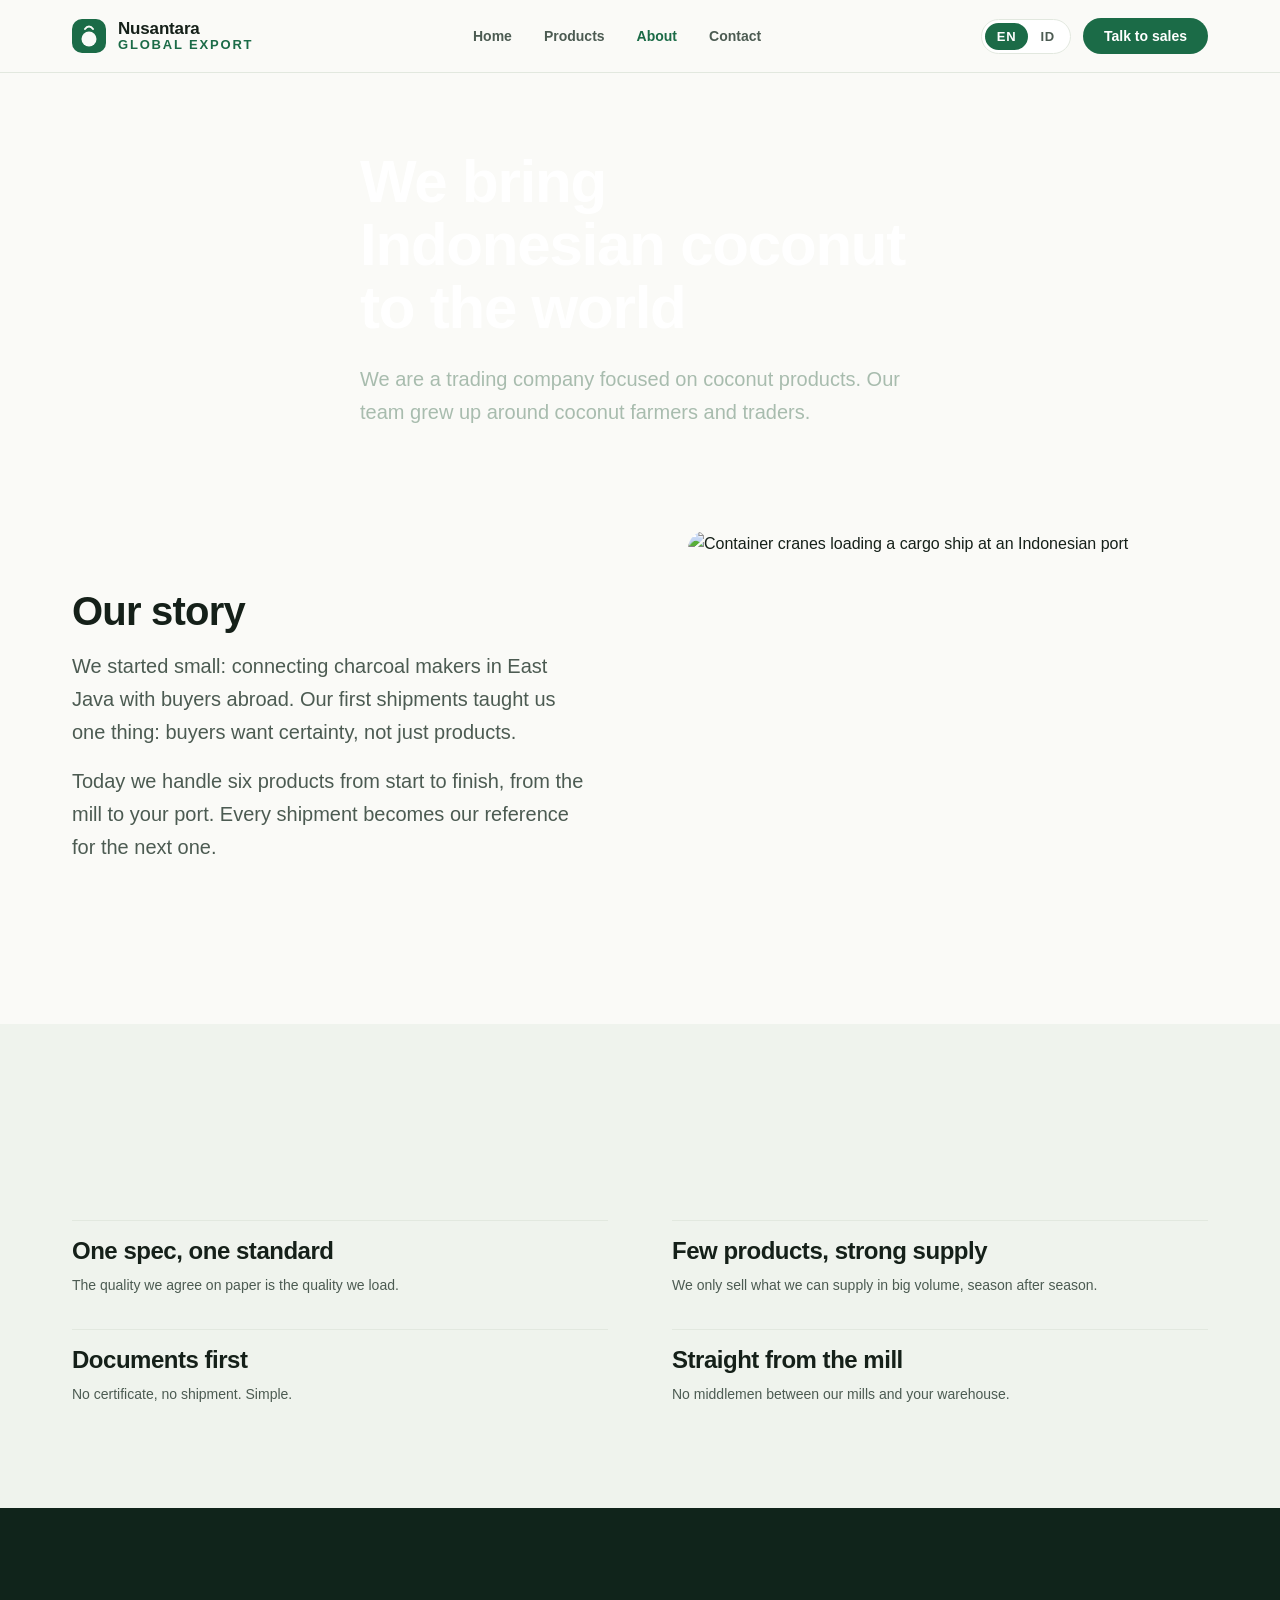
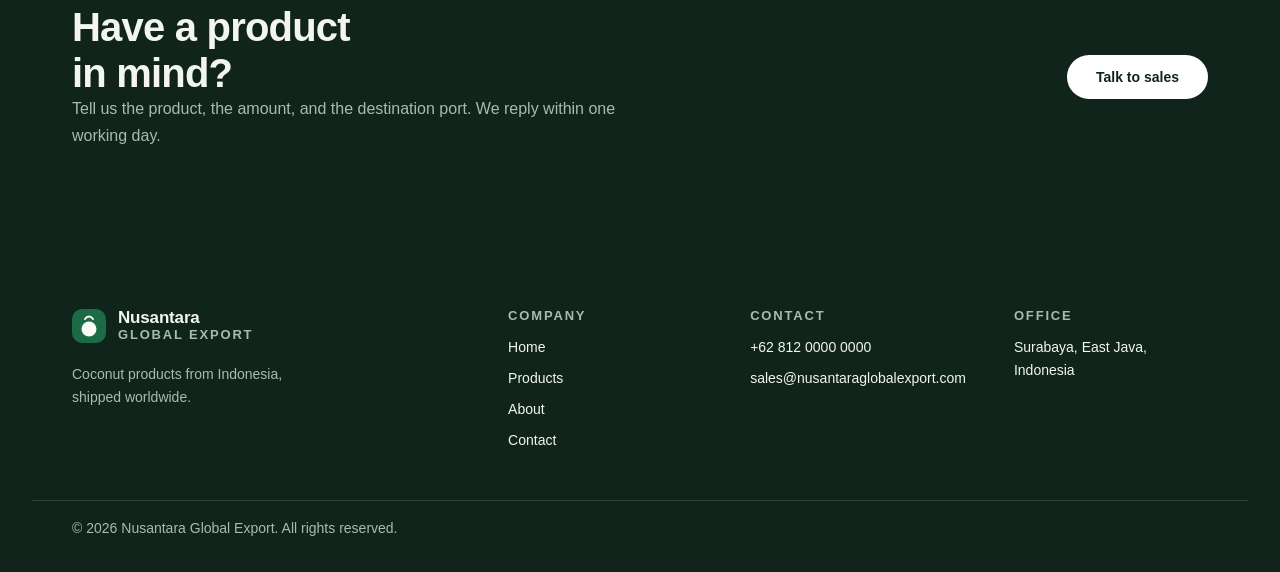
==== about.html @ faa7cdc7 "Initial commit: Nusantara Global Export company profile website" ====
<!DOCTYPE html>
<html lang="en">
<head>
  <meta charset="UTF-8">
  <meta name="viewport" content="width=device-width, initial-scale=1">
  <meta http-equiv="Content-Security-Policy" content="default-src 'self'; script-src 'self'; style-src 'self' https://fonts.googleapis.com; font-src https://fonts.gstatic.com; img-src 'self' https://picsum.photos https://fastly.picsum.photos data:; connect-src 'none'; object-src 'none'; base-uri 'self'; form-action 'self' https://wa.me">
  <meta name="description" content="Nusantara Global Export is an Indonesian trading company focused on coconut products, from the mill to your port.">
  <meta name="theme-color" content="#FAFAF7">
  <meta property="og:title" content="About - Nusantara Global Export">
  <meta property="og:description" content="We move Indonesian coconut to global markets.">
  <meta property="og:type" content="website">
  <!-- TODO: ganti domain asli saat go-live -->
  <link rel="canonical" href="https://www.nusantaraglobalexport.com/about.html">
  <link rel="icon" type="image/svg+xml" href="assets/favicon.svg">
  <link rel="preconnect" href="https://fonts.googleapis.com">
  <link rel="preconnect" href="https://fonts.gstatic.com" crossorigin>
  <!-- TODO: self-host font untuk produksi komersial -->
  <link rel="stylesheet" href="https://fonts.googleapis.com/css2?family=Manrope:wght@400;500;600;700&family=Outfit:wght@600;700&display=swap">
  <link rel="stylesheet" href="css/style.css">
  <title>About - Nusantara Global Export</title>
</head>
<body data-page="about">
  <a class="skip-link" href="#main" data-i18n="nav.skip">Skip to content</a>

  <header class="site-header">
    <div class="container site-header__inner">
      <a class="brand" href="index.html" aria-label="Nusantara Global Export, home">
        <svg class="brand__mark" width="34" height="34" viewBox="0 0 34 34" fill="none" aria-hidden="true" focusable="false">
          <rect width="34" height="34" rx="10" fill="#1B6B47"/>
          <circle cx="17" cy="20" r="7.5" fill="#FAFAF7"/>
          <path d="M13 10c2.2-3.2 5.8-3.2 8 0" stroke="#FAFAF7" stroke-width="2" stroke-linecap="round"/>
        </svg>
        <span class="brand__name">Nusantara<span>Global Export</span></span>
      </a>

      <nav class="site-nav" aria-label="Main">
        <ul class="site-nav__list" role="list">
          <li><a class="site-nav__link" href="index.html" data-i18n="nav.home">Home</a></li>
          <li><a class="site-nav__link" href="products.html" data-i18n="nav.products">Products</a></li>
          <li><a class="site-nav__link" href="about.html" aria-current="page" data-i18n="nav.about">About</a></li>
          <li><a class="site-nav__link" href="contact.html" data-i18n="nav.contact">Contact</a></li>
        </ul>
      </nav>

      <div class="site-header__actions">
        <div class="lang-toggle" role="group" data-i18n-attr="aria-label:nav.langLabel" aria-label="Switch language">
          <button type="button" class="lang-toggle__btn" data-lang="en" lang="en" aria-pressed="true">EN</button>
          <button type="button" class="lang-toggle__btn" data-lang="id" lang="id" aria-pressed="false">ID</button>
        </div>
        <!-- TODO: ganti nomor WhatsApp asli, termasuk di js/main.js (WA_NUMBER) -->
        <a class="btn btn--primary btn--small site-header__cta" href="https://wa.me/6281200000000?text=Hello%20Nusantara%20Global%20Export%2C%20I%20would%20like%20to%20discuss%20a%20bulk%20order." target="_blank" rel="noopener noreferrer" data-i18n="nav.cta">Talk to sales</a>
        <button type="button" class="nav-toggle" aria-expanded="false" aria-controls="mobile-nav">
          <span class="visually-hidden">Menu</span>
          <span class="nav-toggle__bar" aria-hidden="true"></span>
          <span class="nav-toggle__bar" aria-hidden="true"></span>
          <span class="nav-toggle__bar" aria-hidden="true"></span>
        </button>
      </div>
    </div>

    <nav class="site-nav--mobile" id="mobile-nav" aria-label="Main">
      <div class="container">
        <ul class="site-nav__list" role="list">
          <li><a class="site-nav__link" href="index.html" data-i18n="nav.home">Home</a></li>
          <li><a class="site-nav__link" href="products.html" data-i18n="nav.products">Products</a></li>
          <li><a class="site-nav__link" href="about.html" data-i18n="nav.about">About</a></li>
          <li><a class="site-nav__link" href="contact.html" data-i18n="nav.contact">Contact</a></li>
        </ul>
        <a class="btn btn--primary" href="https://wa.me/6281200000000?text=Hello%20Nusantara%20Global%20Export%2C%20I%20would%20like%20to%20discuss%20a%20bulk%20order." target="_blank" rel="noopener noreferrer" data-i18n="nav.cta">Talk to sales</a>
      </div>
    </nav>
  </header>

  <main id="main">
    <section class="page-head">
      <div class="container hero__content reveal">
        <h1 class="hero__title" data-i18n="about.hero.h1">We bring Indonesian coconut to the world</h1>
        <p class="hero__lead" data-i18n="about.hero.sub">We are a trading company focused on coconut products. Our team grew up around coconut farmers and traders.</p>
      </div>
    </section>

    <section class="section">
      <div class="container split">
        <div class="split__content reveal">
          <h2 data-i18n="about.story.h2">Our story</h2>
          <p class="section__body" data-i18n="about.story.p1">We started small: connecting charcoal makers in East Java with buyers abroad. Our first shipments taught us one thing: buyers want certainty, not just products.</p>
          <p class="section__body" data-i18n="about.story.p2">Today we handle five products from start to finish, from the mill to your port. Every shipment becomes our reference for the next one.</p>
        </div>
        <div class="split__media reveal">
          <!-- TODO: foto asli pelabuhan / pemuatan kontainer -->
          <img src="https://picsum.photos/seed/nusantara-harbor/1200/900" width="1200" height="900" alt="Container cranes loading a cargo ship at an Indonesian port" loading="lazy" decoding="async">
        </div>
      </div>
    </section>

    <section class="section section--tint">
      <div class="container">
        <div class="section__head reveal">
          <h2 data-i18n="about.values.h2">How we work</h2>
        </div>
        <div class="values reveal-group">
          <div class="values__item">
            <h3 data-i18n="about.values.v1t">One spec, one standard</h3>
            <p class="values__desc" data-i18n="about.values.v1d">The quality we agree on paper is the quality we load.</p>
          </div>
          <div class="values__item">
            <h3 data-i18n="about.values.v2t">Few products, strong supply</h3>
            <p class="values__desc" data-i18n="about.values.v2d">We only sell what we can supply in big volume, season after season.</p>
          </div>
          <div class="values__item">
            <h3 data-i18n="about.values.v3t">Documents first</h3>
            <p class="values__desc" data-i18n="about.values.v3d">No certificate, no shipment. Simple.</p>
          </div>
          <div class="values__item">
            <h3 data-i18n="about.values.v4t">Straight from the mill</h3>
            <p class="values__desc" data-i18n="about.values.v4d">No middlemen between our mills and your warehouse.</p>
          </div>
        </div>
      </div>
    </section>

    <section class="cta-band" aria-labelledby="cta-title">
      <div class="container cta-band__inner">
        <div>
          <h2 id="cta-title" data-i18n="cta.h2">Have a product in mind?</h2>
          <p data-i18n="cta.body">Tell us the product, the amount, and the destination port. We reply within one working day.</p>
        </div>
        <a class="btn btn--light" href="https://wa.me/6281200000000?text=Hello%20Nusantara%20Global%20Export%2C%20I%20would%20like%20to%20discuss%20a%20bulk%20order." target="_blank" rel="noopener noreferrer" data-i18n="cta.button">Talk to sales</a>
      </div>
    </section>
  </main>

  <footer class="site-footer">
    <div class="container site-footer__grid">
      <div class="site-footer__brand">
        <a class="brand" href="index.html" aria-label="Nusantara Global Export, home">
          <svg class="brand__mark" width="34" height="34" viewBox="0 0 34 34" fill="none" aria-hidden="true" focusable="false">
            <rect width="34" height="34" rx="10" fill="#1B6B47"/>
            <circle cx="17" cy="20" r="7.5" fill="#FAFAF7"/>
            <path d="M13 10c2.2-3.2 5.8-3.2 8 0" stroke="#FAFAF7" stroke-width="2" stroke-linecap="round"/>
          </svg>
          <span class="brand__name">Nusantara<span>Global Export</span></span>
        </a>
        <p data-i18n="footer.tagline">Coconut products from Indonesia, shipped worldwide.</p>
      </div>
      <nav aria-labelledby="footer-company">
        <h2 class="site-footer__title" id="footer-company" data-i18n="footer.company">Company</h2>
        <ul class="site-footer__list" role="list">
          <li><a href="index.html" data-i18n="nav.home">Home</a></li>
          <li><a href="products.html" data-i18n="nav.products">Products</a></li>
          <li><a href="about.html" data-i18n="nav.about">About</a></li>
          <li><a href="contact.html" data-i18n="nav.contact">Contact</a></li>
        </ul>
      </nav>
      <div>
        <h2 class="site-footer__title" id="footer-contact" data-i18n="footer.contact">Contact</h2>
        <ul class="site-footer__list" role="list">
          <li><a href="https://wa.me/6281200000000" target="_blank" rel="noopener noreferrer">+62 812 0000 0000</a></li>
          <li><a href="mailto:sales@nusantaraglobalexport.com">sales@nusantaraglobalexport.com</a></li>
        </ul>
      </div>
      <div>
        <h2 class="site-footer__title" id="footer-office" data-i18n="footer.office">Office</h2>
        <ul class="site-footer__list" role="list">
          <li data-i18n="footer.address">Surabaya, East Java, Indonesia</li>
        </ul>
      </div>
    </div>
    <div class="container site-footer__bottom">
      <p>&copy; <span id="footer-year">2026</span> Nusantara Global Export. <span data-i18n="footer.rights">All rights reserved.</span></p>
    </div>
  </footer>

  <script src="js/lang.js" defer></script>
  <script src="js/main.js" defer></script>
</body>
</html>
---- css/style.css ----
/* ==========================================================================
   Nusantara Global Export - style.css
   Design system: lihat DESIGN.md. Mobile-first, satu token source of truth.
   ========================================================================== */

/* --------------------------------------------------------------------------
   1. Design tokens
   -------------------------------------------------------------------------- */
:root {
  /* Color (DESIGN.md bagian 2) */
  --color-bg: #FAFAF7;
  --color-surface: #FFFFFF;
  --color-surface-2: #EFF3ED;
  --color-ink: #152019;
  --color-ink-2: #4C5B52;
  --color-line: #E2E8DF;
  --color-accent: #1B6B47;
  --color-accent-strong: #12513A;
  --color-accent-soft: #E3EFE7;
  --color-band: #10241B;
  --color-band-ink: #F2F5F0;
  --color-band-muted: #A8BCAE;
  --color-error: #B3382C;
  --color-accent-on-dark: #9FD1B4; /* aksen di atas latar gelap (eyebrow, hover) */

  /* Typography scale */
  --font-display: "Outfit", "Segoe UI", sans-serif;
  --font-body: "Manrope", "Segoe UI", sans-serif;
  --text-display: clamp(2.3rem, 4.6vw + 1rem, 3.75rem);
  --text-h2: clamp(1.75rem, 2.6vw + 1rem, 2.5rem);
  --text-h3: clamp(1.25rem, 1vw + 1rem, 1.5rem);
  --text-lead: clamp(1.0625rem, 0.4vw + 1rem, 1.25rem);
  --text-body: 1rem;
  --text-small: 0.875rem;
  --text-micro: 0.8125rem;

  /* Spacing scale (4px base) */
  --space-1: 0.25rem;
  --space-2: 0.5rem;
  --space-3: 0.75rem;
  --space-4: 1rem;
  --space-5: 1.5rem;
  --space-6: 2rem;
  --space-7: 3rem;
  --space-8: 4rem;
  --space-9: 6rem;
  --space-10: 8rem;

  /* Shape lock */
  --radius-pill: 999px;
  --radius-card: 18px;
  --radius-input: 12px;

  /* Elevation (tint hijau, bukan hitam) */
  --shadow-card: 0 12px 32px -16px rgba(21, 32, 25, 0.18);
  --shadow-card-hover: 0 20px 44px -18px rgba(21, 32, 25, 0.26);

  /* Motion */
  --ease-out: cubic-bezier(0.16, 1, 0.3, 1);
  --dur-fast: 200ms;
  --dur-med: 420ms;

  /* Layout */
  --container: 76rem;
  --gutter: clamp(1.25rem, 4vw, 2.5rem);
  --section-y: clamp(4rem, 8vw, 7.5rem);
  --header-h: 4.5rem;

  /* Focus */
  --focus-ring: 2px solid var(--color-accent);
}

/* --------------------------------------------------------------------------
   2. Reset & base
   -------------------------------------------------------------------------- */
*,
*::before,
*::after {
  box-sizing: border-box;
}

* {
  margin: 0;
}

html {
  scroll-behavior: smooth;
  -webkit-text-size-adjust: 100%;
}

body {
  font-family: var(--font-body);
  font-size: var(--text-body);
  line-height: 1.65;
  color: var(--color-ink);
  background-color: var(--color-bg);
  -webkit-font-smoothing: antialiased;
}

img,
svg,
video {
  display: block;
  max-width: 100%;
  height: auto;
}

h1,
h2,
h3 {
  font-family: var(--font-display);
  letter-spacing: -0.02em;
  text-wrap: balance;
}

h1 {
  font-size: var(--text-display);
  font-weight: 700;
  line-height: 1.05;
}

h2 {
  font-size: var(--text-h2);
  font-weight: 600;
  line-height: 1.15;
}

h3 {
  font-size: var(--text-h3);
  font-weight: 600;
  line-height: 1.2;
}

p {
  max-width: 62ch;
}

a {
  color: var(--color-accent);
  text-decoration-thickness: 1px;
  text-underline-offset: 3px;
}

a:hover {
  color: var(--color-accent-strong);
}

ul[role="list"],
ol[role="list"] {
  list-style: none;
  padding: 0;
}

:focus-visible {
  outline: var(--focus-ring);
  outline-offset: 2px;
  border-radius: 2px;
}

::selection {
  background-color: var(--color-accent-soft);
}

.skip-link {
  position: absolute;
  top: -100%;
  left: var(--space-4);
  z-index: 100;
  padding: var(--space-2) var(--space-4);
  border-radius: var(--radius-pill);
  background-color: var(--color-accent);
  color: #FFFFFF;
  font-weight: 600;
  text-decoration: none;
}

.skip-link:focus-visible {
  top: var(--space-2);
}

.visually-hidden {
  position: absolute;
  width: 1px;
  height: 1px;
  padding: 0;
  margin: -1px;
  overflow: hidden;
  clip: rect(0 0 0 0);
  white-space: nowrap;
  border: 0;
}

/* --------------------------------------------------------------------------
   3. Layout primitives
   -------------------------------------------------------------------------- */
.container {
  width: 100%;
  max-width: var(--container);
  margin-inline: auto;
  padding-inline: var(--gutter);
}

.section {
  padding-block: var(--section-y);
}

.section--tint {
  background-color: var(--color-surface-2);
}

.section__head {
  display: grid;
  gap: var(--space-4);
  margin-bottom: var(--space-7);
}

.section__body {
  font-size: var(--text-lead);
  color: var(--color-ink-2);
}

.eyebrow {
  font-size: var(--text-micro);
  font-weight: 700;
  letter-spacing: 0.16em;
  text-transform: uppercase;
  color: var(--color-accent);
}

/* --------------------------------------------------------------------------
   3b. Layout utilitas tambahan
   -------------------------------------------------------------------------- */
.page-head {
  padding-block: clamp(3rem, 6vw, 5rem) 0;
}

.section__foot {
  margin-top: var(--space-6);
}

.form-actions {
  display: flex;
  margin-top: var(--space-5);
}

/* Header CTA disembunyikan di layar sempit (sudah ada di panel menu mobile).
   Spesifisitas dua kelas untuk mengungguli aturan .btn yang muncul lebih akhir. */
@media (max-width: 820px) {
  .site-header .site-header__cta {
    display: none;
  }
}

/* Brand di atas band gelap memakai warna terang */
.site-footer .brand {
  color: var(--color-band-ink);
}

.site-footer .brand__name span {
  color: var(--color-band-muted);
}

/* --------------------------------------------------------------------------
   4. Buttons
   -------------------------------------------------------------------------- */
.btn {
  display: inline-flex;
  align-items: center;
  justify-content: center;
  gap: var(--space-2);
  padding: 0.875rem 1.75rem;
  border: 1px solid transparent;
  border-radius: var(--radius-pill);
  font-family: var(--font-body);
  font-size: var(--text-small);
  font-weight: 700;
  line-height: 1;
  text-decoration: none;
  cursor: pointer;
  transition: background-color var(--dur-fast) var(--ease-out),
    color var(--dur-fast) var(--ease-out),
    border-color var(--dur-fast) var(--ease-out),
    transform var(--dur-fast) var(--ease-out),
    box-shadow var(--dur-fast) var(--ease-out);
  white-space: nowrap;
}

.btn:active {
  transform: scale(0.98);
}

.btn--primary {
  background-color: var(--color-accent);
  color: #FFFFFF;
}

.btn--primary:hover {
  background-color: var(--color-accent-strong);
  color: #FFFFFF;
}

.btn--ghost {
  border-color: var(--color-line);
  color: var(--color-ink);
  background-color: transparent;
}

.btn--ghost:hover {
  border-color: var(--color-accent);
  color: var(--color-accent-strong);
}

.btn--light {
  background-color: #FFFFFF;
  color: var(--color-band);
}

.btn--light:hover {
  background-color: var(--color-accent-soft);
  color: var(--color-band);
}

.btn--ghost-band {
  border-color: rgba(242, 245, 240, 0.45);
  background-color: rgba(16, 36, 27, 0.25);
  color: #FFFFFF;
}

.btn--ghost-band:hover {
  border-color: #FFFFFF;
  color: #FFFFFF;
}

.btn--small {
  padding: 0.625rem 1.25rem;
}

.btn[disabled] {
  opacity: 0.6;
  cursor: wait;
}

/* --------------------------------------------------------------------------
   5. Header & navigation
   -------------------------------------------------------------------------- */
.site-header {
  position: sticky;
  top: 0;
  z-index: 20;
  min-height: var(--header-h);
  background-color: rgba(250, 250, 247, 0.92);
  -webkit-backdrop-filter: blur(8px);
  backdrop-filter: blur(8px);
  border-bottom: 1px solid var(--color-line);
}

.site-header__inner {
  display: flex;
  align-items: center;
  justify-content: space-between;
  gap: var(--space-4);
  min-height: var(--header-h);
}

.brand {
  display: inline-flex;
  align-items: center;
  gap: var(--space-3);
  text-decoration: none;
  color: var(--color-ink);
}

.brand__mark {
  flex: none;
}

.brand__name {
  font-family: var(--font-display);
  font-size: 1.0625rem;
  font-weight: 700;
  line-height: 1.1;
  letter-spacing: -0.01em;
  white-space: nowrap; /* cegah nama brand patah 3 baris di layar sempit */
}

.brand__name span {
  display: block;
  font-size: var(--text-micro);
  font-weight: 600;
  letter-spacing: 0.14em;
  text-transform: uppercase;
  color: var(--color-accent);
}

.site-nav {
  display: none;
}

.site-nav__list {
  display: flex;
  align-items: center;
  gap: var(--space-6);
}

.site-nav__link {
  font-size: var(--text-small);
  font-weight: 600;
  color: var(--color-ink-2);
  text-decoration: none;
  transition: color var(--dur-fast) var(--ease-out);
}

.site-nav__link:hover {
  color: var(--color-ink);
}

.site-nav__link[aria-current="page"] {
  color: var(--color-accent);
}

.site-header__actions {
  display: flex;
  align-items: center;
  gap: var(--space-3);
}

.nav-toggle {
  display: inline-flex;
  flex-direction: column;
  justify-content: center;
  gap: 5px;
  width: 2.75rem;
  height: 2.75rem;
  padding: 0.75rem;
  border: 1px solid var(--color-line);
  border-radius: var(--radius-pill);
  background-color: var(--color-surface);
  cursor: pointer;
}

.nav-toggle__bar {
  width: 100%;
  height: 2px;
  border-radius: 2px;
  background-color: var(--color-ink);
  transition: transform var(--dur-fast) var(--ease-out),
    opacity var(--dur-fast) var(--ease-out);
}

.nav-toggle[aria-expanded="true"] .nav-toggle__bar:nth-child(1) {
  transform: translateY(7px) rotate(45deg);
}

.nav-toggle[aria-expanded="true"] .nav-toggle__bar:nth-child(2) {
  opacity: 0;
}

.nav-toggle[aria-expanded="true"] .nav-toggle__bar:nth-child(3) {
  transform: translateY(-7px) rotate(-45deg);
}

/* Language toggle */
.lang-toggle {
  display: inline-flex;
  padding: 3px;
  border: 1px solid var(--color-line);
  border-radius: var(--radius-pill);
  background-color: var(--color-surface);
}

.lang-toggle__btn {
  padding: 0.375rem 0.75rem;
  border: 0;
  border-radius: var(--radius-pill);
  background-color: transparent;
  font-family: var(--font-body);
  font-size: var(--text-micro);
  font-weight: 700;
  letter-spacing: 0.06em;
  color: var(--color-ink-2);
  cursor: pointer;
  transition: background-color var(--dur-fast) var(--ease-out),
    color var(--dur-fast) var(--ease-out);
}

.lang-toggle__btn[aria-pressed="true"] {
  background-color: var(--color-accent);
  color: #FFFFFF;
}

/* Mobile nav panel */
.site-nav--mobile {
  display: none;
  border-top: 1px solid var(--color-line);
  background-color: var(--color-surface);
}

.site-nav--mobile.is-open {
  display: block;
}

.site-nav--mobile .site-nav__list {
  flex-direction: column;
  align-items: stretch;
  gap: 0;
  padding-block: var(--space-2);
}

.site-nav--mobile .site-nav__link {
  display: block;
  padding: var(--space-3) 0;
  font-size: var(--text-body);
  border-bottom: 1px solid var(--color-line);
}

.site-nav--mobile .btn {
  margin-block: var(--space-4) var(--space-2);
  width: 100%;
}

@media (min-width: 821px) {
  .site-nav {
    display: block;
  }

  .nav-toggle {
    display: none;
  }

  /* Panel mobile tetap tersembunyi walau kelas .is-open tertinggal dari sesi sebelumnya */
  .site-nav--mobile,
  .site-nav--mobile.is-open {
    display: none;
  }
}

/* --------------------------------------------------------------------------
   6. Hero gelap full-bleed + strip support (referensi template webekspor)
   Satu-satunya transisi tema gelap-terang yang disengaja di halaman (DESIGN.md 4.11).
   -------------------------------------------------------------------------- */
.hero {
  position: relative;
  display: flex;
  flex-direction: column;
  background-color: var(--color-band);
  color: var(--color-band-ink);
  overflow: hidden;
  isolation: isolate;
}

.hero__bg {
  position: absolute;
  inset: 0;
  z-index: 0;
  background-color: var(--color-band);
  pointer-events: none;
}

.hero__bg img {
  width: 100%;
  height: 100%;
  object-fit: cover;
}

/* --------------------------------------------------------------------------
   Hero slideshow: 6 slide, Ken Burns zoom + crossfade.
   Overlay gradient dipindah ke .hero__slideshow::after agar kontras teks AA.
   z-index 1 supaya layer ini menjadi dasar, di atas .hero__bg tapi di bawah
   .hero__inner (z 1 di DOM belakangan) dan .hero__support (z 1).
   Caption + dots z-index tinggi agar tidak tertutup support strip.
   -------------------------------------------------------------------------- */
.hero__slideshow {
  position: absolute;
  inset: 0;
  z-index: 1;
  overflow: hidden;
}

.hero__slideshow-track {
  position: absolute;
  inset: 0;
}

.hero__slide {
  position: absolute;
  inset: 0;
  opacity: 0;
  transition: opacity 1200ms var(--ease-out);
  pointer-events: none;
}

.hero__slide.is-active {
  opacity: 1;
  pointer-events: auto;
  z-index: 1;
}

.hero__slide img {
  width: 100%;
  height: 100%;
  object-fit: cover;
  /* Ken Burns zoom: 11s per slide, lebih lama dari interval 5.5s,
     jadi zoom tidak restart dari 0 setiap pergantian */
  transform-origin: 55% 45%;
  animation: hero-kenburns 11s var(--ease-out) forwards;
  will-change: transform;
}

@keyframes hero-kenburns {
  from { transform: scale(1); }
  to   { transform: scale(1.08); }
}

/* Overlay hijau-hitam: sisi kiri paling pekat agar teks selalu kontras AA,
   sisi kanan lebih terbuka supaya foto tetap terlihat. Posisinya di slideshow. */
.hero__slideshow::after {
  content: "";
  position: absolute;
  inset: 0;
  z-index: 2;
  background: linear-gradient(
    100deg,
    rgba(16, 36, 27, 0.95) 30%,
    rgba(16, 36, 27, 0.62) 62%,
    rgba(16, 36, 27, 0.28)
  );
  pointer-events: none;
}

/* Caption pojok kiri-bawah, di atas support strip (strip setinggi ~7rem) */
.hero__slide-caption {
  position: absolute;
  left: clamp(1.25rem, 4vw, 2.5rem);
  bottom: 8.25rem;
  z-index: 4;
  padding: 6px 14px;
  font-family: var(--font-display);
  font-size: var(--text-micro);
  font-weight: 600;
  letter-spacing: 0.16em;
  text-transform: uppercase;
  color: #FFFFFF;
  background-color: rgba(16, 36, 27, 0.65);
  -webkit-backdrop-filter: blur(8px);
  backdrop-filter: blur(8px);
  border: 1px solid rgba(242, 245, 240, 0.18);
  border-radius: var(--radius-pill);
  opacity: 0;
  transform: translateY(8px);
  transition:
    opacity 600ms var(--ease-out) 400ms,
    transform 600ms var(--ease-out) 400ms;
  pointer-events: none;
}

.hero__slide.is-active .hero__slide-caption {
  opacity: 1;
  transform: translateY(0);
}

/* Dots di pojok kanan-bawah, sejajar dengan caption (di atas support strip) */
.hero__slideshow-dots {
  position: absolute;
  right: clamp(1.25rem, 4vw, 2.5rem);
  bottom: 8.25rem;
  z-index: 5;
  display: flex;
  gap: 8px;
}

.hero__dot {
  width: 28px;
  height: 3px;
  border: 0;
  padding: 0;
  border-radius: 2px;
  background-color: rgba(242, 245, 240, 0.35);
  cursor: pointer;
  transition: background-color var(--dur-fast) var(--ease-out);
}

.hero__dot:hover {
  background-color: rgba(242, 245, 240, 0.65);
}

.hero__dot.is-active {
  background-color: var(--color-accent-on-dark);
}

.hero__dot:focus-visible {
  outline: 2px solid var(--color-accent-on-dark);
  outline-offset: 3px;
}

@media (max-width: 480px) {
  .hero__slideshow-dots {
    display: none;
  }
}

@media (prefers-reduced-motion: reduce) {
  .hero__slide img {
    animation: none;
  }
  .hero__slide {
    transition: opacity 200ms linear;
  }
  .hero__slide-caption {
    transition: none;
  }
}

@media (hover: hover) {
  .hero__slideshow:hover .hero__slide img {
    animation-play-state: paused;
  }
}

.hero__inner {
  position: relative;
  z-index: 1;
  flex: 1;
  display: grid;
  align-content: center;
  min-height: 72vh; /* fallback browser lama */
  min-height: min(72dvh, 38rem);
  padding-block: var(--space-9);
}

.hero__content {
  display: grid;
  gap: var(--space-5);
  justify-items: start;
  max-width: 40rem;
}

.hero__title {
  color: #FFFFFF;
  max-width: 20ch;
}

.hero .eyebrow {
  color: var(--color-accent-on-dark);
}

.hero__lead {
  font-size: var(--text-lead);
  color: var(--color-band-muted);
}

.hero__actions {
  display: flex;
  flex-wrap: wrap;
  gap: var(--space-3);
}

/* Strip kontak di dasar hero, pola "Customer Support" situs referensi */
.hero__support {
  position: relative;
  z-index: 1;
  border-top: 1px solid rgba(242, 245, 240, 0.14);
  background-color: rgba(10, 23, 17, 0.6);
  -webkit-backdrop-filter: blur(6px);
  backdrop-filter: blur(6px);
}

.hero__support-inner {
  display: flex;
  flex-wrap: wrap;
  align-items: center;
  gap: var(--space-4) var(--space-6);
  padding-block: var(--space-4);
}

.hero__support-icon {
  flex: none;
  width: 3.25rem;
  height: 3.25rem;
  border-radius: 50%;
  background-color: var(--color-accent);
  color: #FFFFFF;
  display: grid;
  place-items: center;
}

.hero__support-contact {
  display: grid;
  gap: 2px;
}

.hero__support-label {
  font-size: var(--text-micro);
  font-weight: 700;
  letter-spacing: 0.14em;
  text-transform: uppercase;
  color: var(--color-band-muted);
}

.hero__support-number {
  font-family: var(--font-display);
  font-size: clamp(1.375rem, 1.4vw + 1rem, 1.75rem);
  font-weight: 700;
  letter-spacing: -0.01em;
  color: #FFFFFF;
  text-decoration: none;
  transition: color var(--dur-fast) var(--ease-out);
}

.hero__support-number:hover {
  color: var(--color-accent-on-dark);
}

.hero__support-desc {
  color: var(--color-band-muted);
  font-size: var(--text-small);
  max-width: 44ch;
  margin-inline-start: auto;
}

@media (max-width: 767px) {
  .hero__inner {
    min-height: 0;
    padding-block: var(--space-8);
  }

  .hero__support-inner {
    padding-block: var(--space-5);
  }

  .hero__support-desc {
    margin-inline-start: 0;
  }
}

/* --------------------------------------------------------------------------
   7. Proof strip (angka statistik)
   -------------------------------------------------------------------------- */
.proof {
  border-block: 1px solid var(--color-line);
  padding-block: var(--space-6);
}

.proof__grid {
  display: grid;
  grid-template-columns: repeat(2, minmax(0, 1fr));
  gap: var(--space-5) var(--space-6);
}

.proof__value {
  display: block;
  font-family: var(--font-display);
  font-size: clamp(1.75rem, 2.5vw + 1rem, 2.5rem);
  font-weight: 700;
  line-height: 1;
  color: var(--color-accent);
}

.proof__label {
  display: block;
  margin-top: var(--space-1);
  font-size: var(--text-small);
  color: var(--color-ink-2);
}

@media (min-width: 768px) {
  .proof__grid {
    grid-template-columns: repeat(4, minmax(0, 1fr));
  }
}

/* --------------------------------------------------------------------------
   8. Product grid & card (ritme asimetris)
   -------------------------------------------------------------------------- */
.product-grid {
  display: grid;
  gap: var(--space-5);
}

.product-card {
  display: flex;
  flex-direction: column;
  overflow: hidden;
  border: 1px solid var(--color-line);
  border-radius: var(--radius-card);
  background-color: var(--color-surface);
  transition: transform var(--dur-med) var(--ease-out),
    box-shadow var(--dur-med) var(--ease-out);
}

.product-card:hover {
  transform: translateY(-4px);
  box-shadow: var(--shadow-card-hover);
}

.product-card__media {
  aspect-ratio: 4 / 3;
  width: 100%;
  object-fit: cover;
  transition: transform 600ms var(--ease-out);
}

.product-card:hover .product-card__media {
  transform: scale(1.045);
}

.product-card__body {
  display: grid;
  gap: var(--space-3);
  padding: var(--space-5);
}

.product-card__desc {
  color: var(--color-ink-2);
  font-size: var(--text-small);
}

.product-card__specs {
  display: flex;
  flex-wrap: wrap;
  gap: var(--space-2);
}

.chip {
  padding: 0.25rem 0.75rem;
  border-radius: var(--radius-pill);
  background-color: var(--color-accent-soft);
  color: var(--color-accent-strong);
  font-size: var(--text-micro);
  font-weight: 700;
  font-variant-numeric: tabular-nums;
}

.product-card__link {
  margin-top: auto;
  align-self: start;
  font-size: var(--text-small);
  font-weight: 700;
}

/* Di layar sentuh: kartu cukup elevasi biasa, tanpa efek hover lift */
@media (hover: none) {
  .product-card:hover {
    transform: none;
    box-shadow: var(--shadow-card);
  }
}

/* Feature & wide card: horizontal di layar lebar */
@media (min-width: 768px) {
  .product-card--feature,
  .product-card--wide {
    flex-direction: row;
    align-items: stretch;
  }

  .product-card--feature .product-card__media,
  .product-card--wide .product-card__media {
    width: 46%;
    height: auto;
    aspect-ratio: auto;
  }

  .product-card--feature .product-card__body,
  .product-card--wide .product-card__body {
    align-content: center;
  }
}

@media (min-width: 1024px) {
  .product-grid {
    grid-template-columns: repeat(6, minmax(0, 1fr));
  }

  /* Ritme asimetris: kartu penuh di pembuka & penutup, pasangan 3+3 di tengah */
  .product-grid > * {
    grid-column: span 3;
  }

  .product-grid > .product-card--feature,
  .product-grid > .product-card--wide {
    grid-column: span 6;
  }
}

/* --------------------------------------------------------------------------
   9. Process list (angka display, bukan "Step 1")
   -------------------------------------------------------------------------- */
.steps {
  list-style: none;
  padding: 0;
  margin: 0;
}

.steps__item {
  display: grid;
  grid-template-columns: auto minmax(0, 1fr);
  gap: var(--space-4) var(--space-5);
  padding-block: var(--space-5);
  border-top: 1px solid var(--color-line);
}

.steps__num {
  font-family: var(--font-display);
  font-size: clamp(2rem, 3vw + 1rem, 3rem);
  font-weight: 700;
  line-height: 1;
  color: rgba(27, 107, 71, 0.32);
  font-variant-numeric: tabular-nums;
  transition: color var(--dur-med) var(--ease-out);
}

.steps__item:hover .steps__num {
  color: var(--color-accent);
}

.steps__title {
  margin-bottom: var(--space-1);
}

.steps__desc {
  color: var(--color-ink-2);
  font-size: var(--text-small);
}

@media (min-width: 768px) {
  .steps__item {
    grid-template-columns: 6rem minmax(0, 1fr);
  }
}

/* --------------------------------------------------------------------------
   10. Split section (teks + gambar)
   -------------------------------------------------------------------------- */
.split {
  display: grid;
  gap: var(--space-7);
  align-items: center;
}

.split__media img {
  width: 100%;
  aspect-ratio: 4 / 3;
  object-fit: cover;
  border-radius: var(--radius-card);
}

.split__content {
  display: grid;
  gap: var(--space-4);
  justify-items: start;
}

.checklist {
  list-style: none;
  padding: 0;
  margin: 0;
  display: grid;
  gap: var(--space-3);
}

.checklist__item {
  display: flex;
  align-items: flex-start;
  gap: var(--space-3);
  font-weight: 600;
}

.checklist__icon {
  flex: none;
  margin-top: 0.2rem;
  color: var(--color-accent);
}

@media (min-width: 1024px) {
  .split {
    grid-template-columns: minmax(0, 1fr) minmax(0, 1fr);
    gap: var(--space-9);
  }

  .split--reverse .split__media {
    order: 2;
  }
}

/* --------------------------------------------------------------------------
   11. Values (2 kolom, tanpa kartu)
   -------------------------------------------------------------------------- */
.values {
  display: grid;
  gap: var(--space-6);
}

.values__item {
  padding-top: var(--space-4);
  border-top: 1px solid var(--color-line);
}

.values__desc {
  margin-top: var(--space-2);
  color: var(--color-ink-2);
  font-size: var(--text-small);
}

@media (min-width: 768px) {
  .values {
    grid-template-columns: repeat(2, minmax(0, 1fr));
    column-gap: var(--space-8);
  }
}

/* --------------------------------------------------------------------------
   12. CTA band
   -------------------------------------------------------------------------- */
.cta-band {
  background-color: var(--color-band);
  color: var(--color-band-ink);
  padding-block: var(--space-9);
}

.cta-band__inner {
  display: grid;
  gap: var(--space-5);
  justify-items: start;
}

.cta-band h2 {
  max-width: 18ch;
}

.cta-band p {
  color: var(--color-band-muted);
}

@media (min-width: 1024px) {
  .cta-band__inner {
    grid-template-columns: minmax(0, 2fr) minmax(0, 1fr);
    align-items: center;
    gap: var(--space-8);
  }

  .cta-band .btn {
    justify-self: end;
  }
}

/* --------------------------------------------------------------------------
   13. Coming soon strip (produk menyusul)
   -------------------------------------------------------------------------- */
.soon {
  display: flex;
  flex-wrap: wrap;
  align-items: center;
  gap: var(--space-3);
}

.soon__label {
  font-size: var(--text-small);
  color: var(--color-ink-2);
}

.soon__item {
  padding: 0.5rem 1.25rem;
  border: 1px dashed var(--color-line);
  border-radius: var(--radius-pill);
  font-size: var(--text-small);
  font-weight: 600;
  color: var(--color-ink-2);
}

/* --------------------------------------------------------------------------
   14. Contact: info + form
   -------------------------------------------------------------------------- */
.contact-grid {
  display: grid;
  gap: var(--space-8);
}

.contact-info {
  display: grid;
  gap: var(--space-5);
  align-content: start;
}

.contact-info__item {
  display: grid;
  gap: var(--space-1);
}

.contact-info__label {
  font-size: var(--text-micro);
  font-weight: 700;
  letter-spacing: 0.14em;
  text-transform: uppercase;
  color: var(--color-ink-2);
}

.contact-info__value {
  font-size: var(--text-lead);
  font-weight: 600;
  color: var(--color-ink);
}

.contact-info__value a {
  text-decoration: none;
}

.contact-info__value a:hover {
  text-decoration: underline;
}

.form-panel {
  padding: var(--space-6);
  border: 1px solid var(--color-line);
  border-radius: var(--radius-card);
  background-color: var(--color-surface);
  box-shadow: var(--shadow-card);
}

.form-panel__note {
  margin-top: calc(-1 * var(--space-2));
  margin-bottom: var(--space-5);
  font-size: var(--text-small);
  color: var(--color-ink-2);
}

.form-grid {
  display: grid;
  gap: var(--space-5);
}

.field {
  display: grid;
  gap: var(--space-2);
}

.field__label {
  font-size: var(--text-small);
  font-weight: 700;
}

.field__input {
  width: 100%;
  padding: 0.875rem 1rem;
  border: 1px solid var(--color-line);
  border-radius: var(--radius-input);
  background-color: var(--color-surface);
  font-family: var(--font-body);
  font-size: var(--text-body);
  color: var(--color-ink);
  transition: border-color var(--dur-fast) var(--ease-out),
    box-shadow var(--dur-fast) var(--ease-out);
}

.field__input::placeholder {
  color: #6B7A70;
}

.field__input:focus-visible {
  outline: none;
  border-color: var(--color-accent);
  box-shadow: 0 0 0 2px var(--color-accent-soft);
}

.field__input[aria-invalid="true"] {
  border-color: var(--color-error);
}

textarea.field__input {
  resize: vertical;
  min-height: 7.5rem;
}

select.field__input {
  appearance: none;
  background-image: url("data:image/svg+xml,%3Csvg xmlns='http://www.w3.org/2000/svg' width='12' height='8' viewBox='0 0 12 8'%3E%3Cpath d='M1 1l5 5 5-5' fill='none' stroke='%234C5B52' stroke-width='2' stroke-linecap='round'/%3E%3C/svg%3E");
  background-repeat: no-repeat;
  background-position: right 1rem center;
  padding-right: 2.5rem;
}

.field__error {
  display: none;
  font-size: var(--text-small);
  font-weight: 600;
  color: var(--color-error);
}

.field__error.is-visible {
  display: block;
}

.field--full {
  grid-column: 1 / -1;
}

@media (min-width: 768px) {
  .form-grid {
    grid-template-columns: repeat(2, minmax(0, 1fr));
  }
}

.form-status {
  margin-top: var(--space-4);
  padding: var(--space-3) var(--space-4);
  border-radius: var(--radius-input);
  background-color: var(--color-accent-soft);
  color: var(--color-accent-strong);
  font-size: var(--text-small);
  font-weight: 600;
}

.form-status[hidden] {
  display: none;
}

@media (min-width: 1024px) {
  .contact-grid {
    grid-template-columns: minmax(0, 2fr) minmax(0, 3fr);
    gap: var(--space-9);
  }
}

/* --------------------------------------------------------------------------
   15. Footer
   -------------------------------------------------------------------------- */
.site-footer {
  background-color: var(--color-band);
  color: var(--color-band-ink);
  padding-block: var(--space-8) var(--space-6);
}

.site-footer a {
  color: var(--color-band-ink);
  text-decoration: none;
}

.site-footer a:hover {
  color: #FFFFFF;
  text-decoration: underline;
}

.site-footer__grid {
  display: grid;
  gap: var(--space-6);
}

.site-footer__brand p {
  margin-top: var(--space-3);
  font-size: var(--text-small);
  color: var(--color-band-muted);
  max-width: 34ch;
}

.site-footer__title {
  font-size: var(--text-micro);
  font-weight: 700;
  letter-spacing: 0.14em;
  text-transform: uppercase;
  color: var(--color-band-muted);
  margin-bottom: var(--space-3);
}

.site-footer__list {
  list-style: none;
  padding: 0;
  margin: 0;
  display: grid;
  gap: var(--space-2);
  font-size: var(--text-small);
}

.site-footer__bottom {
  margin-top: var(--space-7);
  padding-top: var(--space-4);
  border-top: 1px solid rgba(242, 245, 240, 0.14);
  font-size: var(--text-small);
  color: var(--color-band-muted);
}

@media (min-width: 768px) {
  .site-footer__grid {
    grid-template-columns: 2fr 1fr 1fr 1fr;
    gap: var(--space-7);
  }
}

/* --------------------------------------------------------------------------
   16b. Polessan responsive tambahan (kenyamanan sentuh & anchor)
   -------------------------------------------------------------------------- */
section[id],
[id="main"] {
  scroll-margin-top: calc(var(--header-h) + 12px); /* anchor tidak tertutup header sticky */
}

.chip {
  white-space: nowrap;
}

p {
  text-wrap: pretty; /* perataan baris terakhir paragraf, progressive enhancement */
}

/* Di layar kecil, tombol aksi utama memenuhi lebar agar mudah dijangkau ibu jari */
@media (max-width: 639px) {
  .hero__actions .btn,
  .cta-band .btn,
  .form-actions .btn {
    width: 100%;
  }

  .cta-band__inner {
    justify-items: stretch;
  }
}

/* Layar sangat sempit (<360px): kecilkan brand agar header tetap satu baris */
@media (max-width: 359px) {
  .brand__mark {
    width: 28px;
    height: 28px;
  }

  .brand__name {
    font-size: 0.9375rem;
  }
}

/* --------------------------------------------------------------------------
   17. Reveal on scroll (IntersectionObserver, hormati reduced motion)
   -------------------------------------------------------------------------- */
@media (prefers-reduced-motion: no-preference) {
  .reveal {
    opacity: 0;
    transform: translateY(20px);
    transition: opacity var(--dur-med) var(--ease-out),
      transform var(--dur-med) var(--ease-out);
  }

  .reveal.is-visible {
    opacity: 1;
    transform: none;
  }

  .reveal-group > *:nth-child(2) {
    transition-delay: 60ms;
  }

  .reveal-group > *:nth-child(3) {
    transition-delay: 120ms;
  }

  .reveal-group > *:nth-child(4) {
    transition-delay: 180ms;
  }
}

@media (prefers-reduced-motion: reduce) {
  html {
    scroll-behavior: auto;
  }

  *,
  *::before,
  *::after {
    transition-duration: 0.01ms !important;
    animation-duration: 0.01ms !important;
  }
}
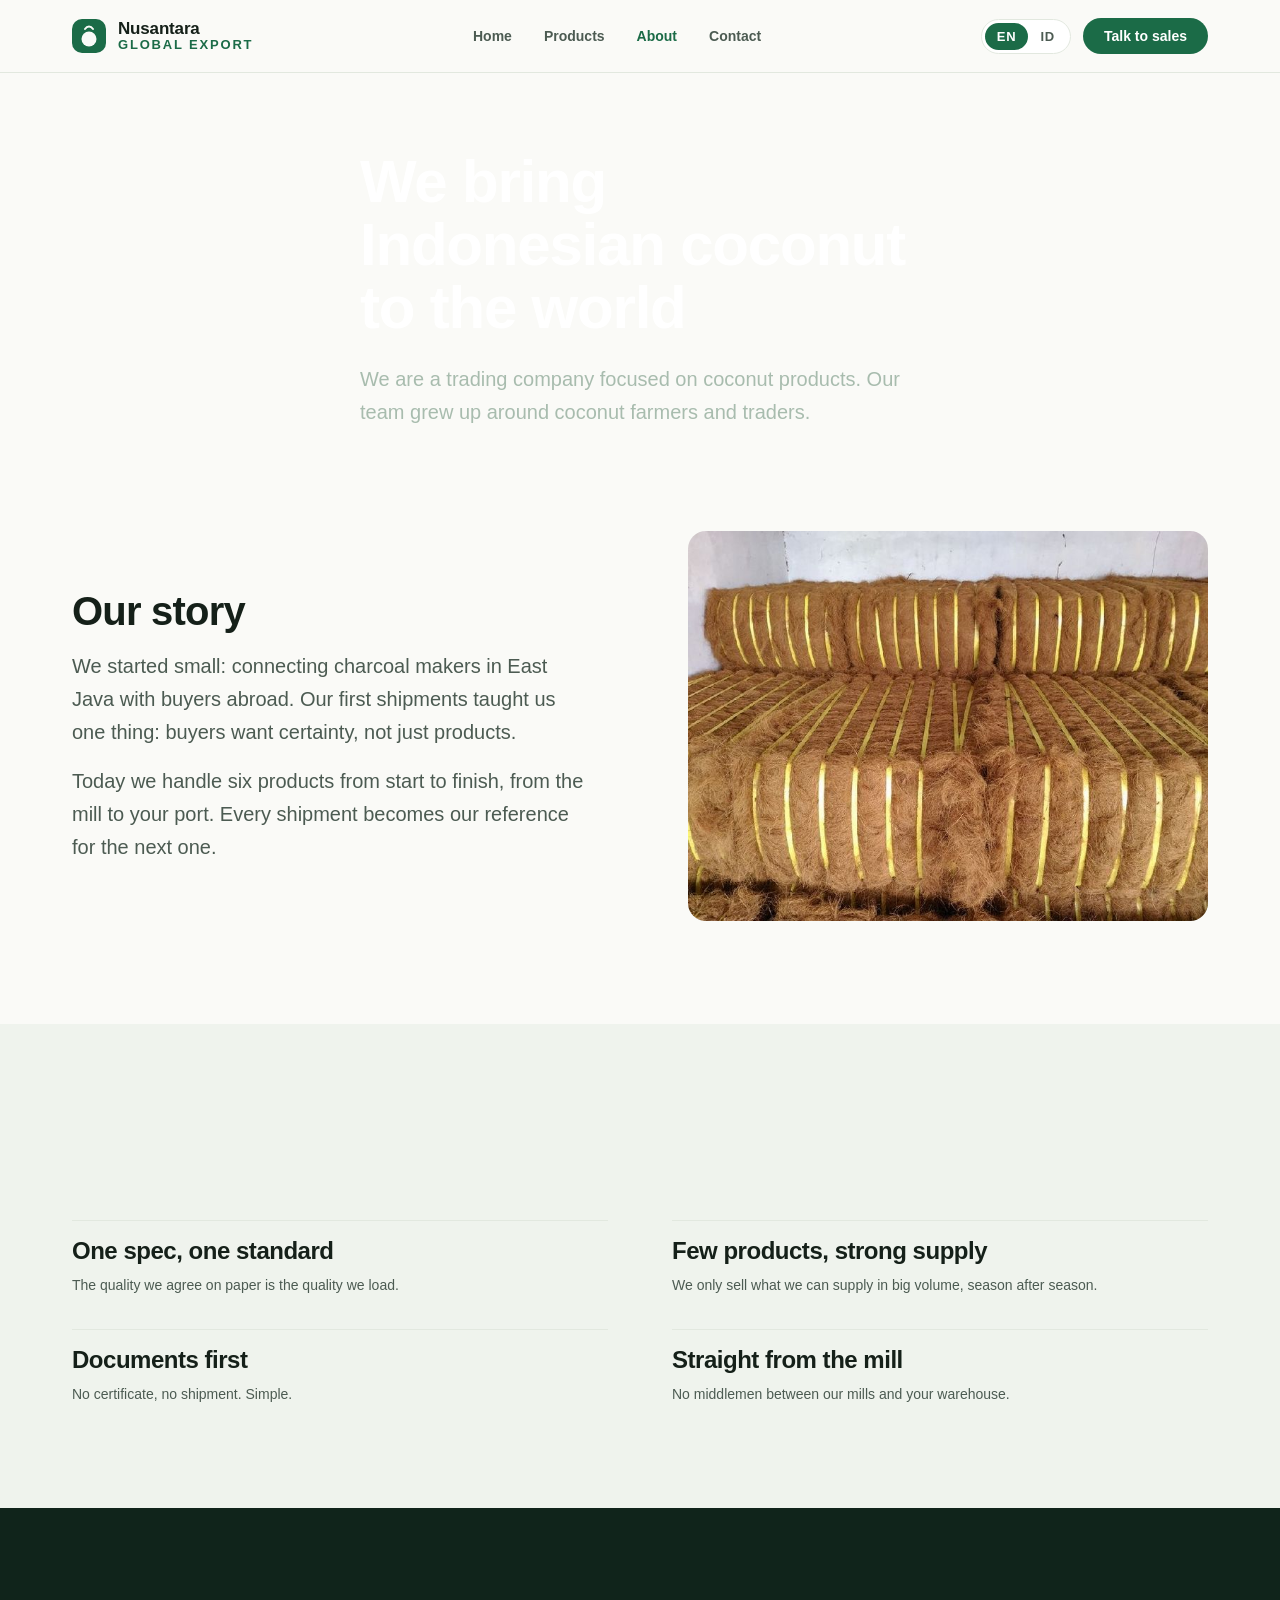
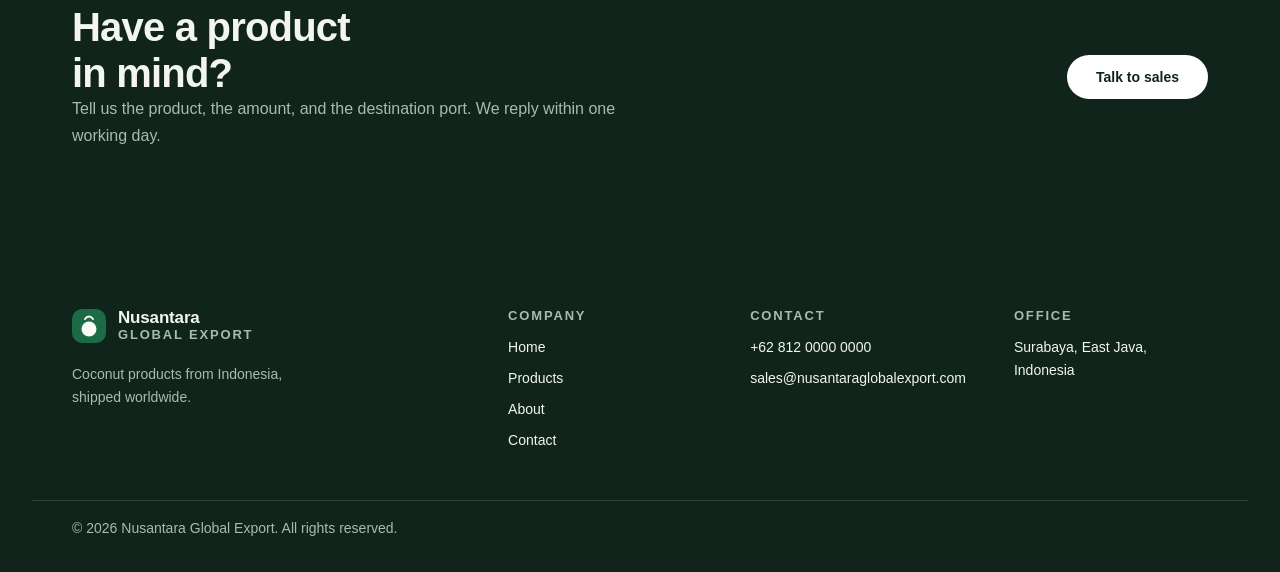
==== commit 4ac0e69f: "replace picsum with hero assets for product cards, update home.products.body copy" ====
--- a/about.html
+++ b/about.html
@@ -87,8 +87,7 @@
           <p class="section__body" data-i18n="about.story.p2">Today we handle five products from start to finish, from the mill to your port. Every shipment becomes our reference for the next one.</p>
         </div>
         <div class="split__media reveal">
-          <!-- TODO: foto asli pelabuhan / pemuatan kontainer -->
-          <img src="https://picsum.photos/seed/nusantara-harbor/1200/900" width="1200" height="900" alt="Container cranes loading a cargo ship at an Indonesian port" loading="lazy" decoding="async">
+          <img src="assets/hero/slide-2-bales.jpg" width="1200" height="900" alt="Coconut fiber bales ready for export shipment" loading="lazy" decoding="async">
         </div>
       </div>
     </section>
